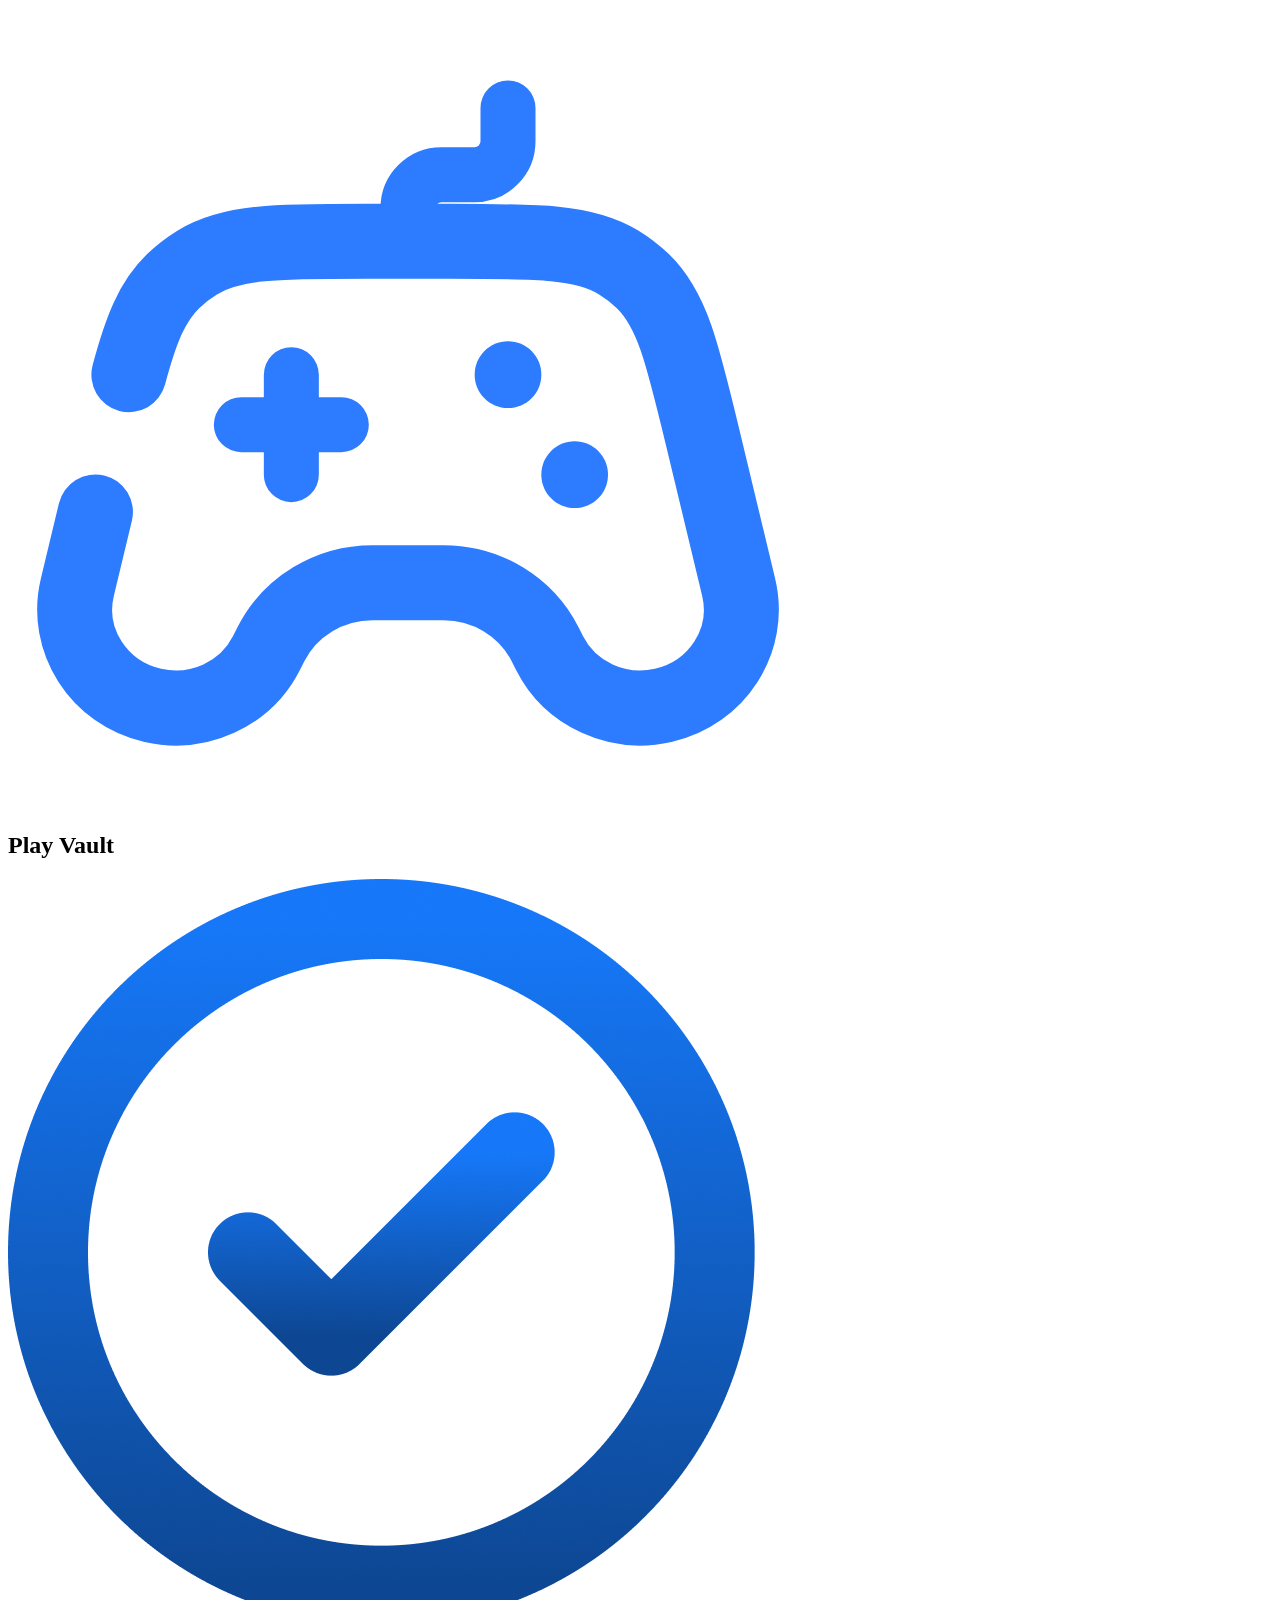
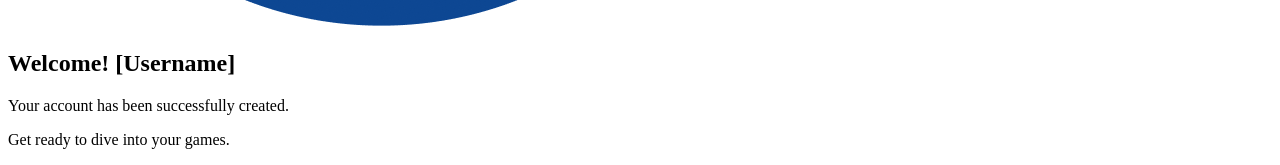
==== sign-up-complete.html @ e77349c0 "feat(html): add sign-up complete page - Add the brand header and success checkmark. - Display a welc" ====
<!DOCTYPE html>
<html lang="en">
    <head>
        <meta charset="UTF-8">
        <meta name="viewport" content="width=device-width, initial-scale=1.0">
        <link rel="stylesheet" href="styles/sign-up-complete.css">
        <link rel="preconnect" href="https://fonts.googleapis.com">
        <link rel="preconnect" href="https://fonts.gstatic.com" crossorigin>
        <link href="https://fonts.googleapis.com/css2?family=Inter:ital,opsz,wght@0,14..32,100..900;1,14..32,100..900&display=swap" rel="stylesheet">
        <link rel="preconnect" href="https://fonts.googleapis.com">
        <link rel="preconnect" href="https://fonts.gstatic.com" crossorigin>
        <link href="https://fonts.googleapis.com/css2?family=Manrope:wght@200..800&display=swap" rel="stylesheet">
        <script type="module" src="scripts/sign-up-complete.js"></script>
        <title>Welcome!</title>
    </head>
    <body>
        <div class="corner-accent corner-accent-outer top"></div>
        <div class="corner-accent corner-accent-outer bottom"></div>
        <div class="corner-accent corner-accent-middle top"></div>
        <div class="corner-accent corner-accent-middle bottom"></div>
        <div class="corner-accent corner-accent-inner top"></div>
        <div class="corner-accent corner-accent-inner bottom"></div>
        <div class="success-page">
            <div class="success-layout">
                <section class="success-header">
                    <div id="logo-wrapper">
                        <img src="UI Icons/Input Icons/logo-icon.svg" alt="Video game controller icon" id="logo-icon">
                    </div>
                    <h1 id="brand-title">
                        <span class="heading-primary">Play</span>
                        <span class="heading-secondary">Vault</span>
                    </h1>
                </section>
                <div class="success-icon-container">
                    <img src="UI Images/Success Page/Success Checkmark.png" alt="checkmark">
                </div>
                <section class="success-confirmation">
                    <div class="success-text-container">
                        <h1 id="welcome-title">Welcome!
                            <span class="heading-secondary" id="sign-up-username">[Username]</span>
                        </h1>
                        <div class="welcome-messages">
                            <p class ="welcome-message" id="welcome-message-1">Your account has been successfully created.</p>
                            <p class ="welcome-message" id="welcome-message-2">Get ready to dive into your games.</p>
                        </div>
                    </div>
                </section>
            </div>
        </div>
</div>
    </body>
</html>
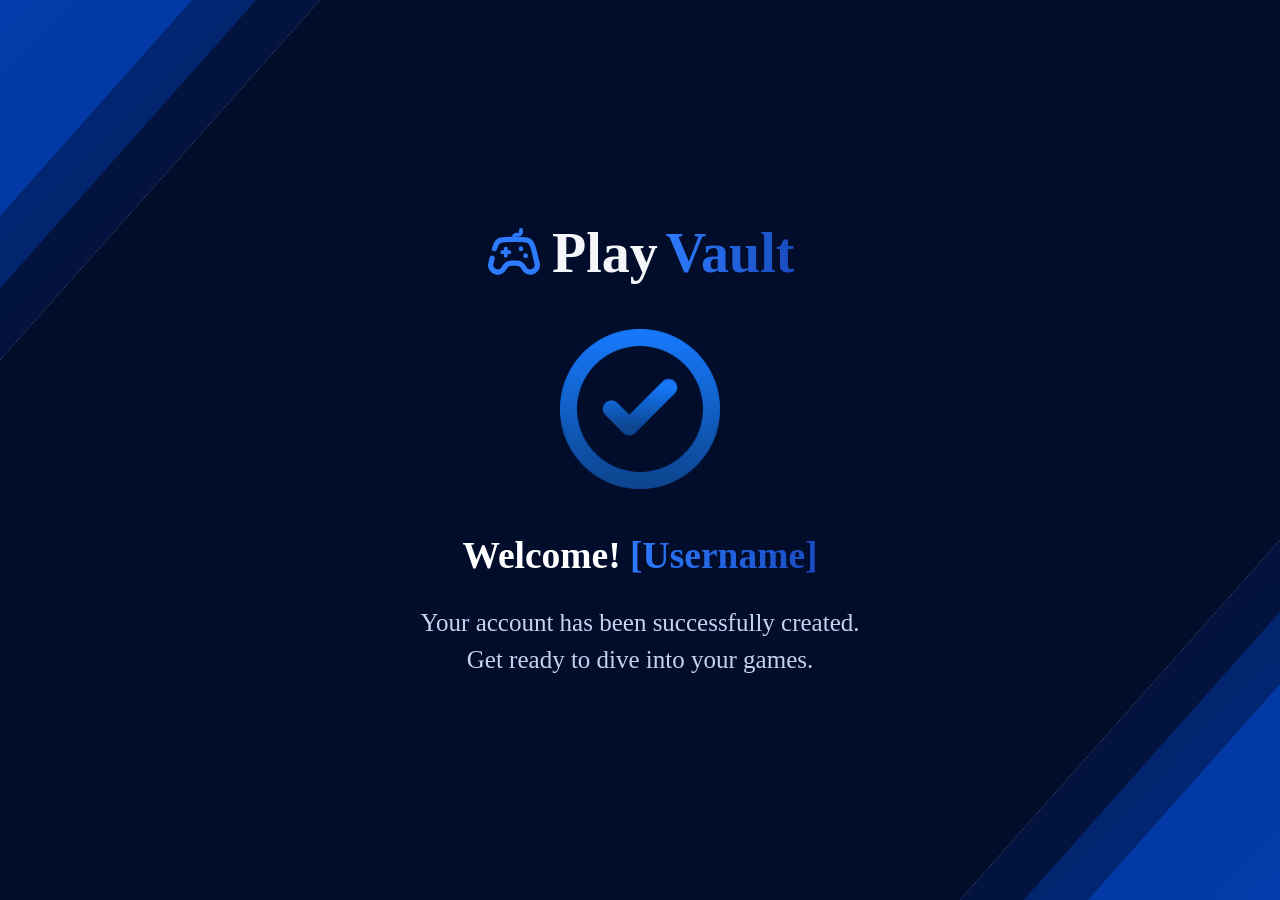
==== commit 82558adb: "refactor(html): rename success page username ID" ====
--- a/sign-up-complete.html
+++ b/sign-up-complete.html
@@ -37,7 +37,7 @@
                 <section class="success-confirmation">
                     <div class="success-text-container">
                         <h1 id="welcome-title">Welcome!
-                            <span class="heading-secondary" id="sign-up-username">[Username]</span>
+                            <span class="heading-secondary" id="welcome-username">[Username]</span>
                         </h1>
                         <div class="welcome-messages">
                             <p class ="welcome-message" id="welcome-message-1">Your account has been successfully created.</p>
--- a/styles/sign-up-complete.css
+++ b/styles/sign-up-complete.css
@@ -0,0 +1,214 @@
+:root {
+    /* Backgrounds */
+    --bg-primary: #010D2B;
+    --bg-secondary: #020F30;
+    --bg-gradient: #061943;
+    
+    /* Outer diagonal accent */
+    --accent-blue-outer-start-tone: #033BAA;
+    --accent-blue-outer-mid-tone: #04318B;
+    --accent-blue-outer-end-tone: #032572;
+    --accent-blue-outer-shadow: #010D2A;
+
+    /* Middle diagonal accent */
+    --accent-blue-middle-start-tone: #032878;
+    --accent-blue-middle-mid-tone: #021B56;
+    --accent-blue-middle-end-tone: #03143E;
+    --accent-blue-middle-shadow: #010A22;
+
+    /* Inner diagonal accent */
+    --accent-blue-inner-start-tone: #021441;
+    --accent-blue-inner-mid-tone: #021033;
+    --accent-blue-inner-end-tone: #010E2D;
+    --accent-blue-inner-shadow: #010713;
+
+
+    /* Blue accents */
+    --primary-blue: #1678F9;
+    --blue-dark: #043078;
+    --blue-light: #075EFF;
+
+    /* Heading text colors */
+    --content-heading-text-color-primary: #F4F5F8;
+    --content-heading-text-color-secondary: #2D7BFF;
+    --content-heading-text-color-stop-secondary: #194bbf;
+
+    /* Text */
+    --text-primary: #FFFFFF;
+    --text-secondary: #C5D3F0;
+    --text-muted: #91A9DB;
+
+    /* Decorative */
+    --divider-blue: #164A91;
+}
+
+/* Reset default spacing and box model */
+* {
+    margin: 0;
+    padding: 0;
+    box-sizing: border-box;
+}
+
+.success-page {
+    display: flex;
+    width: 100vw;
+    height: 100vh;
+    background-color: var(--bg-primary);
+    font-family: "Inter";
+    font-weight: 400;
+    clip-path: polygon(25vw 0vh, 100vw 0vh, 100vw 60vh, 75vw 100vh, 0vh 100vh, 0vw 40vh);
+    position: relative;
+    z-index: 4;
+}
+
+.corner-accent {
+    width: 100vw;
+    height: 100vh;
+    position: absolute;
+    z-index: 1;
+    box-shadow: 0 8px 24px var(--accent-blue-outer-shadow);
+}
+
+.corner-accent-outer {
+    background: linear-gradient(135deg, 
+        var(--accent-blue-outer-start-tone),
+        var(--accent-blue-outer-mid-tone),
+        var(--accent-blue-outer-end-tone));
+}
+
+.corner-accent-middle {
+    background: linear-gradient(135deg, 
+        var(--accent-blue-middle-start-tone),
+        var(--accent-blue-middle-mid-tone),
+        var(--accent-blue-middle-end-tone));
+}
+
+.corner-accent-inner {
+    background: linear-gradient(135deg, 
+        var(--accent-blue-inner-start-tone),
+        var(--accent-blue-inner-mid-tone),
+        var(--accent-blue-inner-end-tone));
+}
+
+.corner-accent-outer.top {
+    clip-path: polygon(0vw 0vh, 25vw 0vh, 0vw 40vh);
+}
+
+.corner-accent-outer.bottom {
+    background: linear-gradient(315deg, 
+        var(--accent-blue-outer-start-tone),
+        var(--accent-blue-outer-mid-tone),
+        var(--accent-blue-outer-end-tone));
+    clip-path: polygon(100vw 60vh, 100vw 100vh, 75vw 100vh);
+}
+
+.corner-accent-middle.top {
+    clip-path: polygon(15vw 0vh, 20vw 0vh, 0vw 32vh, 0vw 24vh);
+}
+
+.corner-accent-middle.bottom {
+    background: linear-gradient(315deg, 
+        var(--accent-blue-middle-start-tone),
+        var(--accent-blue-middle-mid-tone),
+        var(--accent-blue-middle-end-tone));
+    clip-path: polygon(100vw 68vh, 100vw 76vh, 85vw 100vh, 80vw 100vh);
+}
+
+.corner-accent-inner.top {
+    clip-path: polygon(20vw 0vh, 25vw 0vh, 0vw 40vh, 0vw 32vh);
+}
+
+.corner-accent-inner.bottom {
+    background: linear-gradient(315deg, 
+        var(--accent-blue-inner-start-tone),
+        var(--accent-blue-inner-mid-tone),
+        var(--accent-blue-inner-end-tone));
+    clip-path: polygon(100vw 60vh, 100vw 68vh, 80vw 100vh, 75vw 100vh);
+}
+
+.success-layout {
+    display: flex;
+    flex-direction: column;
+    align-items: center;
+    justify-content: center;
+    row-gap: 2.75rem;
+    width: 100%;
+}
+
+.success-header {
+    display: flex;
+    align-items: center;
+    justify-content: center;
+    column-gap: 0.65rem;
+    width: 100%;
+}
+
+/* Logo icon size */
+#logo-icon {
+    width: 3.5rem;
+    height: 3.5rem;
+}
+
+/* Sign up page title styling */
+#brand-title{
+    display: flex;
+    align-items: center;
+    justify-content: center;
+    gap: 8px;;
+    font-size: 3.5rem;
+    font-weight: 800;
+}
+
+/* Primary heading color */
+.heading-primary {
+    color: var(--content-heading-text-color-primary);
+}
+
+/* Gradient text color for the secondary heading */
+.heading-secondary {
+    color: transparent;
+    background: linear-gradient(to right, var(--content-heading-text-color-secondary),
+                                            var(--content-heading-text-color-stop-secondary));
+    background-clip: text;
+}
+
+.success-icon-container {
+    display: flex;
+    align-items: center;
+    justify-content: center;
+    width: 100%;
+}
+
+.success-icon-container > img {
+    width: 160px;
+    height: 160px;
+}
+
+.success-text-container {
+    display: flex;
+    flex-direction: column;
+    align-items: center;
+    justify-content: center;
+    font-size: 1.5625rem;
+    font-family: 'Inter';
+    row-gap: 1.5rem;
+    width: 38ch;
+}
+
+.welcome-messages {
+    display: flex;
+    flex-direction: column;
+    align-items: center;
+    justify-content: center;
+}
+
+#welcome-title {
+    line-height: 1.25;
+    text-align: center;
+    color: var(--text-primary);
+}
+
+.welcome-message {
+    line-height: 1.5;
+    color: var(--text-secondary);
+}
